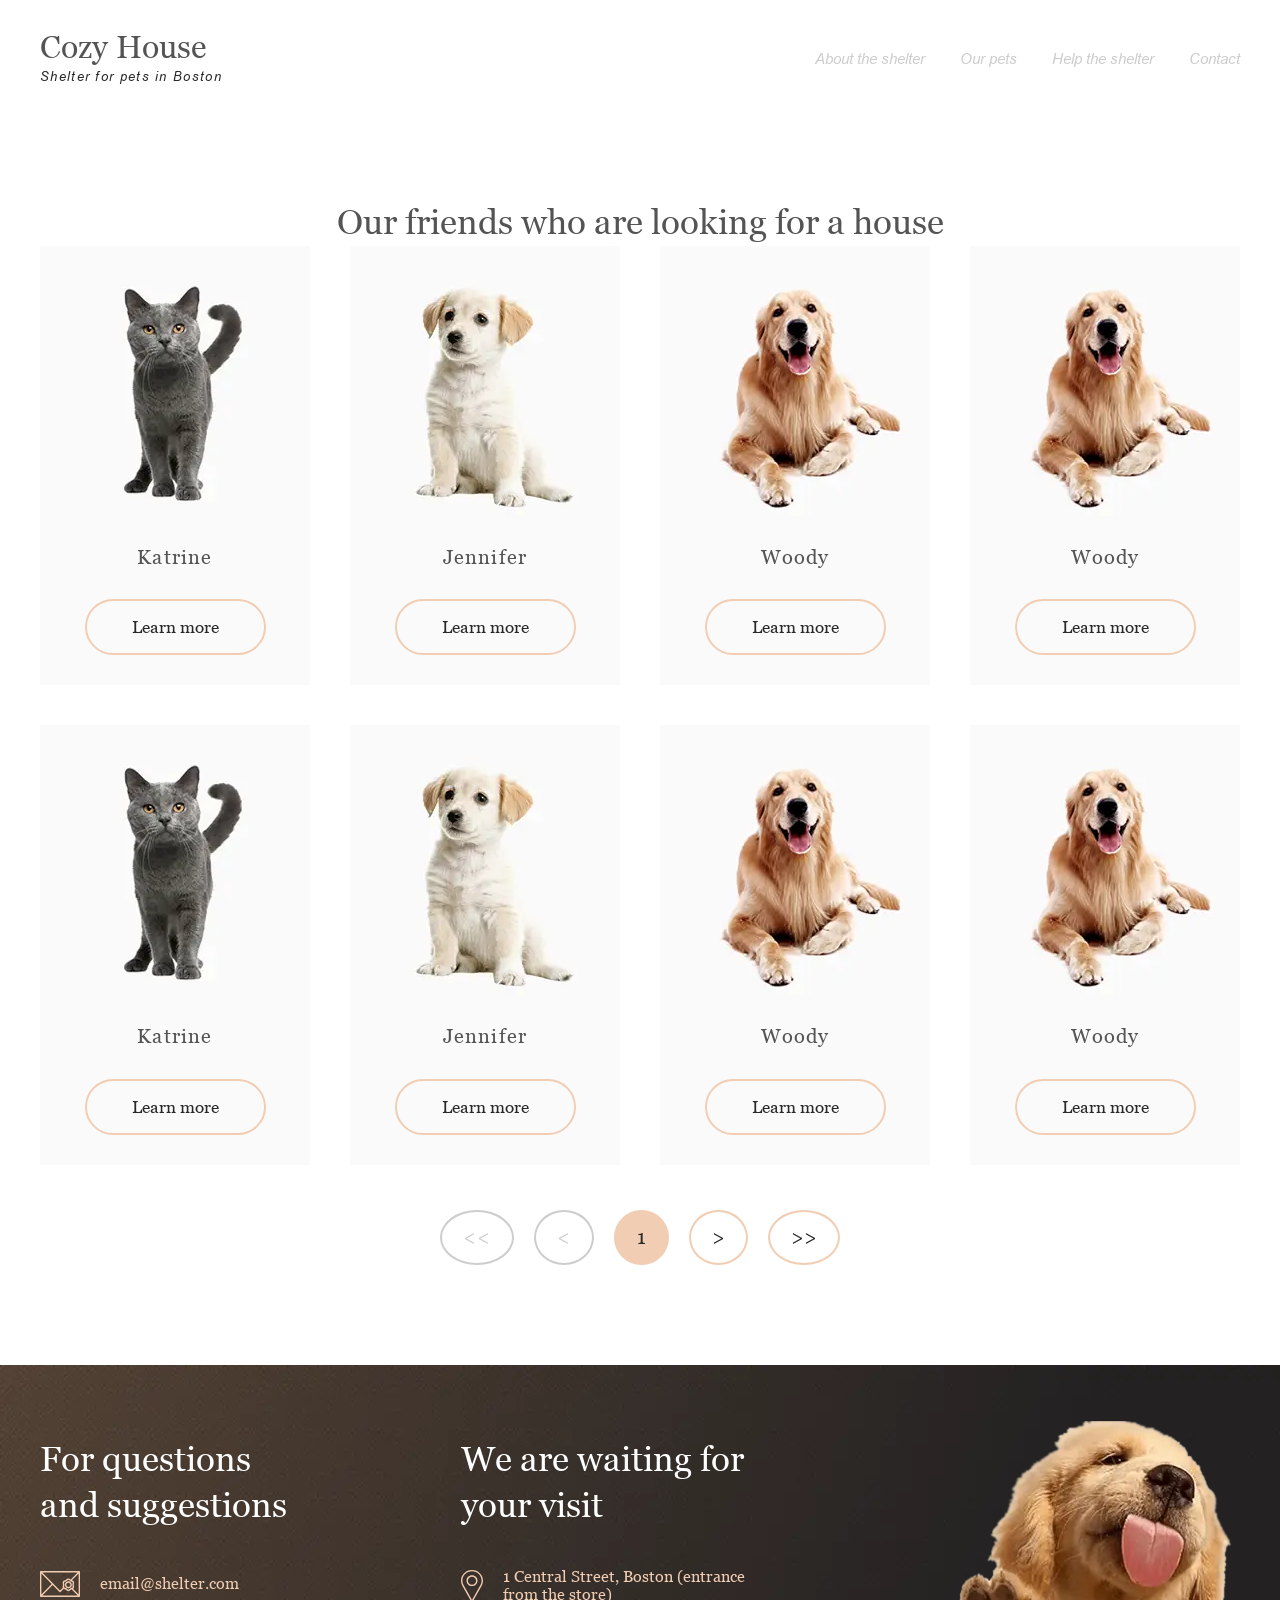
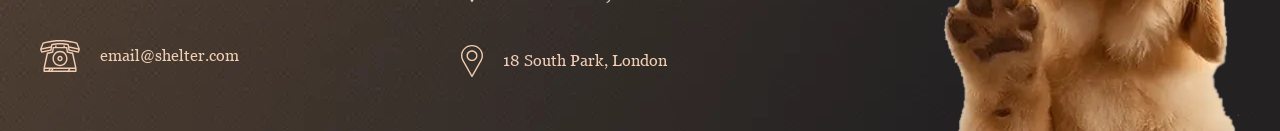
==== our-pets.html @ d372489c "feat: completed desktop version layout for both pages" ====
<!DOCTYPE html>
<!-- Коди мов https://html-css.co.ua/html/lang-kodu-mov/ -->
<html lang="en">

<head>
	<!-- Кодування тексту -->
	<meta charset="UTF-8">
	<!-- Налаштування в'юпорту (адаптиву, масштабу тощо) -->
	<meta name="viewport" content="width=device-width, initial-scale=1.0">
	<!-- Відкрити усі вкладки в новій вкладці -->

	<!-- Підключення окремого файлу стилів -->
	<link rel="stylesheet" href="css/style.css">
	<!-- Заголовок сторінки в браузері -->
	<title>our-pets</title>

</head>

<body>
	<div class="wrapper">
		<header class="header">
			<div class="header__container">
				<div class="header__logo">
					<div class="header__logo-title">Cozy House</div>
					<span class="header__logo-text">Shelter for pets in Boston</span>
				</div>
				<nav class="header__menu menu">
					<button class="icon-menu" type="button" aria-label="Open menu"><span></span></button>
					<div class="menu__body">
						<ul class="menu__list">
							<li class="menu__item">
								<a href="#hero" class="menu__link">About the shelter</a>
							</li>
							<li class="menu__item">
								<a href="#about" class="menu__link">Our pets</a>
							</li>
							<li class="menu__item">
								<a href="#pets" class="menu__link">Help the shelter</a>
							</li>
							<li class="menu__item">
								<a href="#contact" class="menu__link">Contact</a>
							</li>
						</ul>
					</div>
				</nav>
			</div>
		</header>
		<main class="page">
			<section class="page__our-pets our-pets" id="pets">
				<div class="our-pets__container">
					<div class="our-pets__content content">
						<h2 class="content__title">
							Our friends who are looking for a house
						</h2>
					</div>
					<div class="our-pets__slider slider">
						<div class="slider__swiper">
							<div class="slider__wrapper">
								<div class="slider__track slider__track--gap">
									<!-- 1 слайд -->
									<div class="slider__slide slide">
										<div class="slide__image">
											<img src="img/image/pets/01.webp" alt="Первый слайд">
										</div>
										<div class="slide__blok">
											<h3 class="slide__title">Katrine</h3>
											<a href="#" class="slide__button button">Learn more</a>
										</div>
									</div>
									<!-- 2 слайд -->
									<div class="slider__slide slide">
										<div class="slide__image">
											<img src="img/image/pets/02.webp" alt="Первый слайд">
										</div>
										<div class="slide__blok">
											<h3 class="slide__title">Jennifer</h3>
											<a href="#" class="slide__button button">Learn more</a>
										</div>
									</div>
									<!-- 3 слайд -->
									<div class="slider__slide slide">
										<div class="slide__image">
											<img src="img/image/pets/03.webp" alt="Первый слайд">
										</div>
										<div class="slide__blok">
											<h3 class="slide__title">Woody</h3>
											<a href="#" class="slide__button button">Learn more</a>
										</div>
									</div>
									<!-- 4 слайд -->
									<div class="slider__slide slide">
										<div class="slide__image">
											<img src="img/image/pets/03.webp" alt="Первый слайд">
										</div>
										<div class="slide__blok">
											<h3 class="slide__title">Woody</h3>
											<a href="#" class="slide__button button">Learn more</a>
										</div>
									</div>
										<!-- 5 слайд -->
									<div class="slider__slide slide">
										<div class="slide__image">
											<img src="img/image/pets/01.webp" alt="Первый слайд">
										</div>
										<div class="slide__blok">
											<h3 class="slide__title">Katrine</h3>
											<a href="#" class="slide__button button">Learn more</a>
										</div>
									</div>
									<!-- 6 слайд -->
									<div class="slider__slide slide">
										<div class="slide__image">
											<img src="img/image/pets/02.webp" alt="Первый слайд">
										</div>
										<div class="slide__blok">
											<h3 class="slide__title">Jennifer</h3>
											<a href="#" class="slide__button button">Learn more</a>
										</div>
									</div>
									<!-- 7 слайд -->
									<div class="slider__slide slide">
										<div class="slide__image">
											<img src="img/image/pets/03.webp" alt="Первый слайд">
										</div>
										<div class="slide__blok">
											<h3 class="slide__title">Woody</h3>
											<a href="#" class="slide__button button">Learn more</a>
										</div>
									</div>
									<!-- 8 слайд -->
									<div class="slider__slide slide">
										<div class="slide__image">
											<img src="img/image/pets/03.webp" alt="Первый слайд">
										</div>
										<div class="slide__blok">
											<h3 class="slide__title">Woody</h3>
											<a href="#" class="slide__button button">Learn more</a>
										</div>
									</div>
								</div>
							</div>
							<div class="slider__navigation">
								<button class="slider__paginator inactiv"> << </button>
								<button class="slider__paginator inactiv"> <  </button>
								<button class="slider__paginator active"> 1 </button>
								<button class="slider__paginator"> > </button>
								<button class="slider__paginator"> >> </button>
							</div>	
						</div>	
					</div>	
				</div>				
			</section>
		</main>
		<footer class="footer">
			<div class="footer__container">
				<div class="footer__list">
					<div class="footer__item">
						<h3 class="footer__title">For questions and suggestions</h3>
						<ul class="footer__items item-footer">
							<li class="item-footer__list">
								<a href="mailto:email@shelter.co" class="item-footer__link-icons">
									<img src="img/svg/icon-email.svg" alt="email">
								</a>
								<a href="mailto:email@shelter.co" class="item-footer__link">email@shelter.com</a>
							</li>
							<li class="item-footer__list">
								<a href="tel:+123456789" class="item-footer__link-icons">
									<img src="img/svg/icon-phone.svg" alt="email">
								</a>
								<a href="tel:+123456789" class="item-footer__link">email@shelter.com</a>
							</li>
						</ul>
					</div>
					<div class="footer__item">
						<h3 class="footer__title">We are waiting for your visit</h3>
						<ul class="footer__items item-footer">
							<li class="item-footer__list">
								<a href="#" class="item-footer__link-icons">
									<img src="img/svg/pin.svg" alt="email">
								</a>
								<a href="#" class="item-footer__link">1 Central Street, Boston (entrance from the store)</a>
							</li>
							<li class="item-footer__list">
								<a href="#" class="item-footer__link-icons">
									<img src="img/svg/pin.svg" alt="email">
								</a>
								<a href="#" class="item-footer__link">18 South Park, London </a>
							</li>
						</ul>
					</div>
				</div>
				<div class="footer__imege">
					<img src="img/image/footer-puppy.webp" alt="footer-puppy">
				</div>
			</div>
		</footer>
	</div>
	<script src="js/script.js"></script>
</body>

</html>
---- css/style.css ----
@charset "UTF-8";
/* Підключення фрифтів */
/* Google Fonts (Plugin) */
/* Локальне підключення шрифтів */
@import url("reset.css");
@font-face {
  font-family: "Georgia";
  src: url("../fonts/Georgia.woff2") format("woff2");
  font-weight: 400;
  font-style: normal;
  font-display: swap;
}
@font-face {
  font-family: "Georgia";
  src: url("../fonts/Georgia-Bold.woff2") format("woff2");
  font-weight: 700;
  font-style: normal;
  font-display: swap;
}
@font-face {
  font-family: "Georgia";
  src: url("../fonts/Georgia-Italic.woff2") format("woff2");
  font-weight: 500;
  font-style: italic;
  font-display: swap;
}
/* .... */
@font-face {
  font-family: "Arial";
  src: url("../fonts/Arial-ItalicMT.woff2") format("woff2");
  font-weight: 400;
  font-style: italic;
  font-display: swap;
}
/* Скидання стилів */
/* Скидання змінних */
:root {
  --color-light-xl: #fff;
  --color-light-l: #f6f6f6;
  --color-light-s: #fafafa;
  --color-dark-s: #cdcdcd;
  --color-dark-m: #b2b2b2;
  --color-dark-l: #545454;
  --color-dark-xl: #4c4c4c;
  --color-dark-2xl: #444;
  --color-dark-3xl: #292929;
  --color-primary: #f1cdb3;
  --color-primary-light: #fddcc4;
  --start-screen-gradient-background: #211f20;
  --footer-gradient-background: #211f20;
  --font-family: "Georgia", sans-serif;
  --second-family: "Arial", sans-serif;
  --third-family: "Inter", sans-serif;
}

/* Основні стилі */
body {
  font-family: var(--font-family);
  font-size: 16px;
  line-height: 148%;
  color: var(--dark);
}

.wrapper {
  min-height: 100%;
  overflow: clip; /* clip */
  display: flex;
  flex-direction: column;
  position: relative;
  z-index: 2;
}

.wrapper > main {
  flex-grow: 1;
}

/* --------------------- */
[class*=__container] {
  max-width: 1230px;
  padding-inline: 15px;
  margin: 0 auto;
}

/* --------------------- */
/* Стилі для header */
.header--bg {
  background: url(../img/image/background.webp) 0 0/cover no-repeat scroll;
}
.header {
  position: fixed;
  z-index: 50;
  inset-inline: 0;
  padding-block-start: 30px;
}
.header__container {
  display: flex;
  align-items: center;
  justify-content: space-between;
}
.header__logo {
  display: grid;
}
.header__logo-title {
  font-family: var(--font-family);
  font-size: 32px;
  line-height: 110%;
  color: var(--color-dark-l);
}
.header__logo-title--bg {
  color: var(--color-primary);
}
.header__logo-text {
  font-family: var(--second-family);
  font-size: 13px;
  letter-spacing: 0.1em;
  color: var(--color-dark-3xl);
}
.header__logo-text--bg {
  color: var(--color-light-xl);
}
.menu__list {
  display: flex;
  flex-wrap: wrap;
  align-items: center;
  justify-content: center;
  gap: 35px;
  line-height: 1.6;
}
.menu__item {
  font-family: var(--second-family);
  font-size: 15px;
  color: var(--color-dark-s);
}
.menu__link {
  font-family: var(--second-family);
  font-size: 15px;
  color: var(--color-dark-s);
}
.menu__link:hover {
  border-block-end: 3px solid var(--color-primary);
  color: var(--color-dark-l);
}

.icon-menu {
  display: none;
}

/* Стилі для main */
.page__hero {
  padding-block-start: 11.25rem;
  background: url(../img/image/background.webp) 0 0/cover no-repeat scroll;
}
.page__about {
  padding-block: 5rem 6.25rem;
}
.page__pets {
  padding: 5.625rem;
}
.page__help {
  padding-block: 5rem 6.25rem;
}
.page__donation {
  padding-block: 5.0625rem 6.1875rem;
}
.page__our-pets {
  padding-block-start: 7.5rem;
}

.hero__body {
  display: flex;
  -moz-column-gap: 2.625rem;
       column-gap: 2.625rem;
}
.hero__component {
  padding-block-start: 10.1875rem;
}
.hero__component :not(:last-child) {
  margin-block-end: 2.625rem;
}
.hero__title {
  font-family: var(--font-family);
  font-weight: 400;
  font-size: 44px;
  line-height: 130%;
  color: var(--color-light-xl);
}
.hero__text {
  font-family: var(--second-family);
  font-weight: 400;
  font-size: 15px;
  line-height: 160%;
  color: var(--color-dark-s);
}
.hero__image {
  aspect-ratio: 698/728;
}
.hero__image img {
  -o-object-fit: cover;
     object-fit: cover;
}

.about__blok {
  display: grid;
  grid-template-columns: 1fr 1fr;
  align-self: center;
  justify-self: center;
}
.about__content {
  order: 2;
  width: 400px;
}
.about__img {
  margin-inline-end: 120px;
  order: 1;
}
.about__img img {
  -o-object-fit: cover;
     object-fit: cover;
}

.pets {
  background: var(--color-light-l);
}
.pets__container {
  display: flex;
  flex-direction: column;
  justify-content: center;
  row-gap: 3.75rem;
  text-align: center;
}
.pets__button {
  align-self: center;
}

.help__container {
  display: flex;
  flex-direction: column;
  align-items: center;
  justify-content: center;
  gap: 3.75rem;
}
.help__cards {
  padding-inline: 6.25rem;
  display: flex;
  align-items: center;
  justify-content: center;
  flex-wrap: wrap;
  -moz-column-gap: 120px;
       column-gap: 120px;
  row-gap: 3.4375rem;
}
.help__card-link {
  display: flex;
  flex-direction: column;
  align-items: center;
  justify-content: center;
  row-gap: 1.875rem;
}

.card-link__icon:not(:last-child) {
  margin-block-end: 2.625rem;
}
.card-link__title {
  font-size: 20px;
  line-height: 1.15;
  color: var(--color-dark-l);
}

.donation__body {
  padding-inline: 6.25rem;
  display: flex;
  -moz-column-gap: 4.8125rem;
       column-gap: 4.8125rem;
}
.donation__content {
  display: flex;
  flex-direction: column;
  gap: 1.25rem;
}

.our-pets__container {
  padding-block: 5rem 6.25rem;
  display: flex;
  flex-direction: column;
}
.our-pets__content {
  text-align: center;
}
/* Стилі для footer */
.footer {
  background: url(../img/image/background.webp) 0 0/cover no-repeat scroll;
}
.footer__container {
  margin-block-start: 56px;
  display: flex;
  flex-wrap: wrap;
  gap: 160px;
}
.footer__list {
  flex-basis: 61.65%;
  padding-block-start: 16px;
  display: flex;
  gap: 160px;
}
.footer__item:first-of-type {
  width: 48%;
}
.footer__title {
  font-size: 35px;
  line-height: 1.3;
  color: var(--color-light-xl);
}
.footer__imege {
  width: 300px;
}
.footer__imege img {
  aspect-ratio: 300/310;
  -o-object-fit: cover;
     object-fit: cover;
}

.item-footer {
  margin-block-start: 40px;
}
.item-footer__list {
  display: flex;
  gap: 20px;
  align-items: center;
}
.item-footer__list:not(:last-child) {
  margin-block-end: 40px;
}
.item-footer__link {
  line-height: 1.15;
  color: var(--color-primary);
}
.item-footer__link:hover {
  text-decoration: underline;
}

/* БЕМ елементі @import */
.button {
  border: 2px solid var(--color-primary);
  border-radius: 6.25rem;
  padding: 0.9375rem 2.8125rem;
  font-size: 17px;
  line-height: 1.3;
  color: var(--color-dark-3xl);
}
.button__bograund {
  background: var(--color-primary);
}
.button:hover {
  color: var(--color-dark-3xl);
  background: var(--color-primary-light);
}

.content__title {
  font-size: 35px;
  line-height: 1.3;
  color: var(--color-dark-l);
}
.content__sab-title {
  font-size: 15px;
  line-height: 1, 1;
  color: var(--color-dark-l);
}
.content__card {
  border-radius: 0.5625rem;
  padding: 0.625rem 0.9375rem;
  max-width: 21.875rem;
  background: var(--color-primary);
  display: flex;
  -moz-column-gap: 0.9375rem;
       column-gap: 0.9375rem;
}
.content__text {
  font-family: var(--second-family);
  font-size: 15px;
  line-height: 1.6;
  color: var(--color-dark-xl);
}
.content__text :not(:last-child) {
  margin-block-end: 25px;
}
.slider {
  position: relative;
  z-index: 0;
}
.slider__button {
  border-radius: 50%;
  border: 2px solid var(--color-primary);
  display: flex;
  padding: 19px;
}
.slider__button--prev {
  position: absolute;
  left: -10%;
  top: 50%;
}
.slider__button--next {
  position: absolute;
  right: -10%;
  top: 50%;
  rotate: 180deg;
}
.slider__button:hover {
  background: var(--color-primary-light);
}
.slider__wrapper:not(:last-child) {
  margin-block-end: 45px;
}
.slider__track {
  display: grid;
  grid-template-columns: repeat(auto-fill, minmax(270px, 1fr));
  -moz-column-gap: 90px;
       column-gap: 90px;
}
.slider__track--gap {
  gap: 40px;
}
.slider__slide {
  background: var(--color-light-s);
  padding-block-end: 1.875rem;
}
.slider__navigation {
  display: flex;
  align-items: center;
  justify-content: center;
  -moz-column-gap: 20px;
       column-gap: 20px;
}
.slider__paginator {
  text-align: center;
  border: 2px solid var(--color-primary);
  border-radius: 50%;
  padding: 0.875rem 1.3125rem;
  font-size: 20px;
  line-height: 1.15;
  text-align: center;
  color: var(--color-dark-3xl);
}

.slide__image img {
  width: 100%;
  height: 100%;
  -o-object-fit: cover;
     object-fit: cover;
}
.slide__image:not(:last-child) {
  margin-block-end: 30px;
}
.slide__blok {
  display: flex;
  flex-direction: column;
  align-items: center;
  justify-content: center;
  row-gap: 1.875rem;
  padding-inline: 10px;
}
.slide__title {
  font-size: 20px;
  letter-spacing: 0.06em;
  color: var(--color-dark-l);
}
.slide__button {
  align-items: flex-end;
}

.inactiv {
  border: 2px solid var(--color-dark-s);
  font-family: var(--font-family);
  font-weight: 400;
  font-size: 20px;
  line-height: 115%;
  letter-spacing: 0.06em;
  text-align: center;
  color: var(--color-dark-s);
}

.active {
  background: var(--color-primary);
}
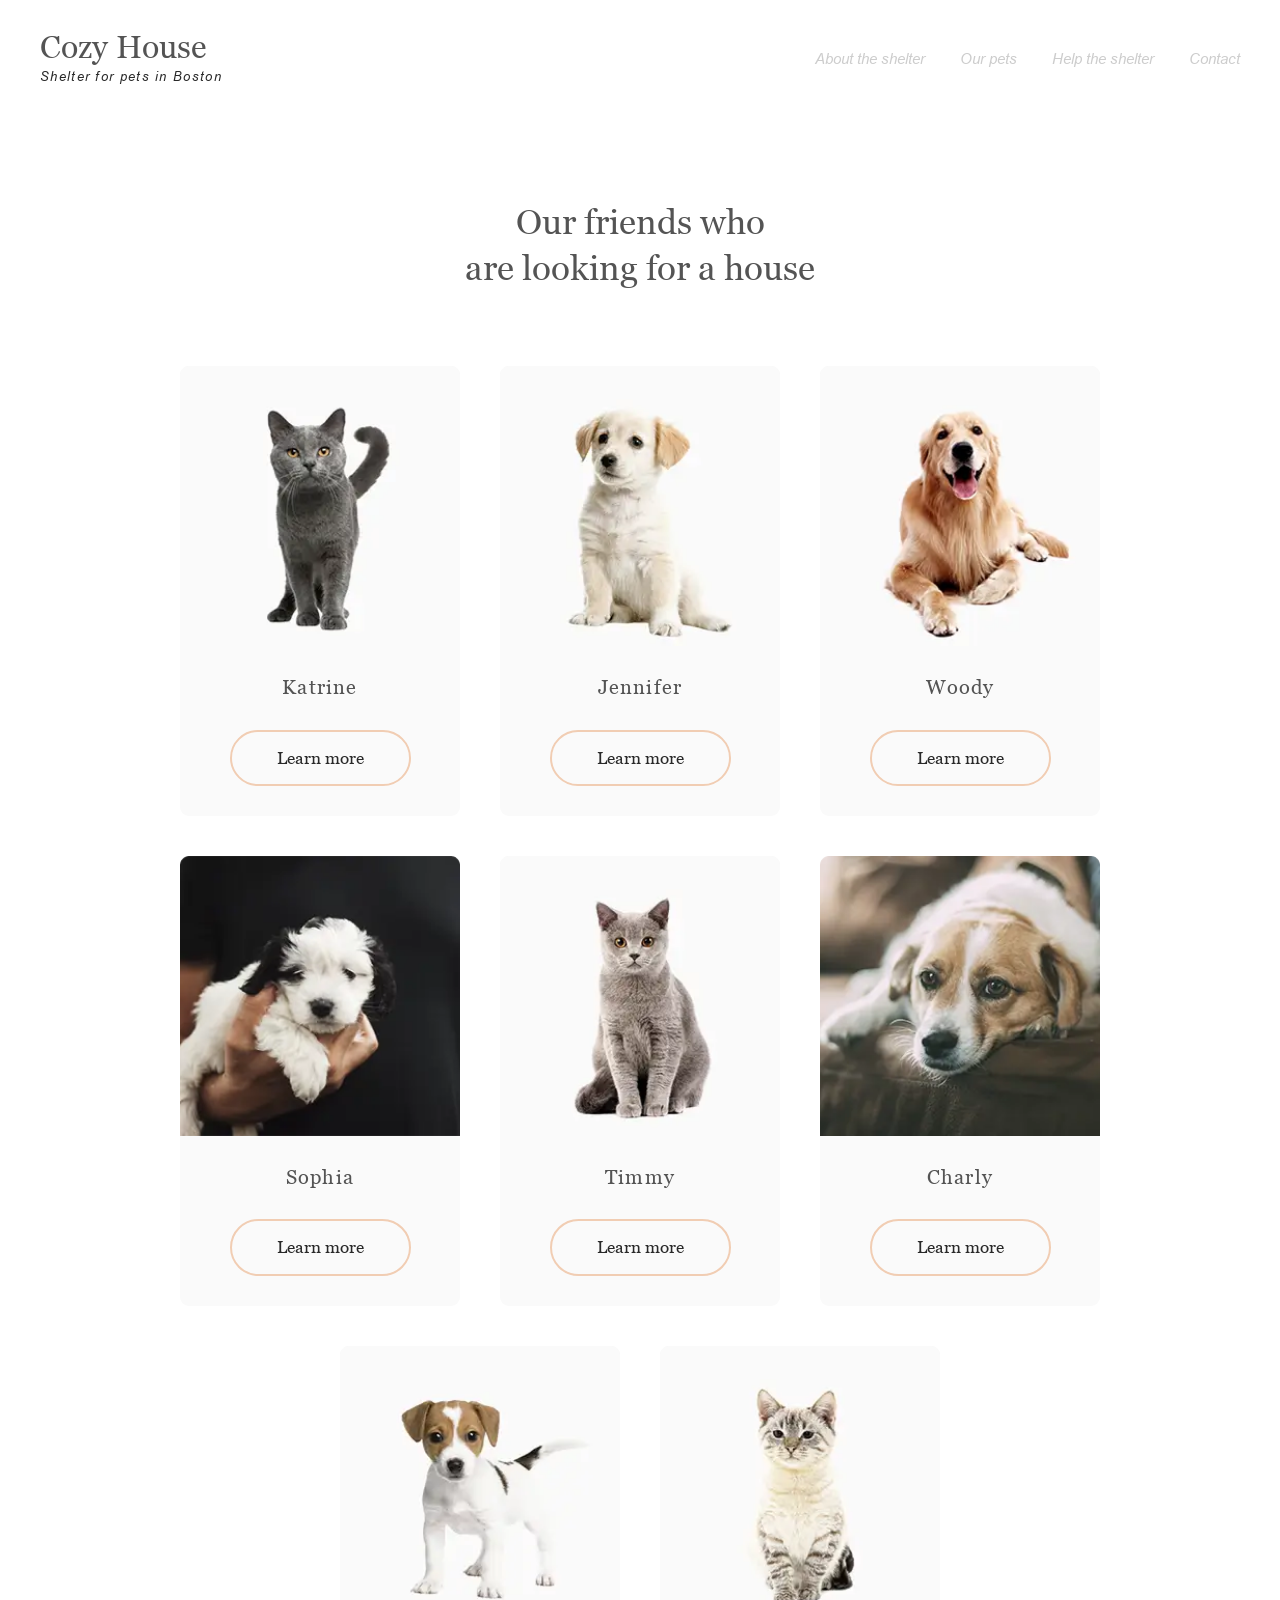
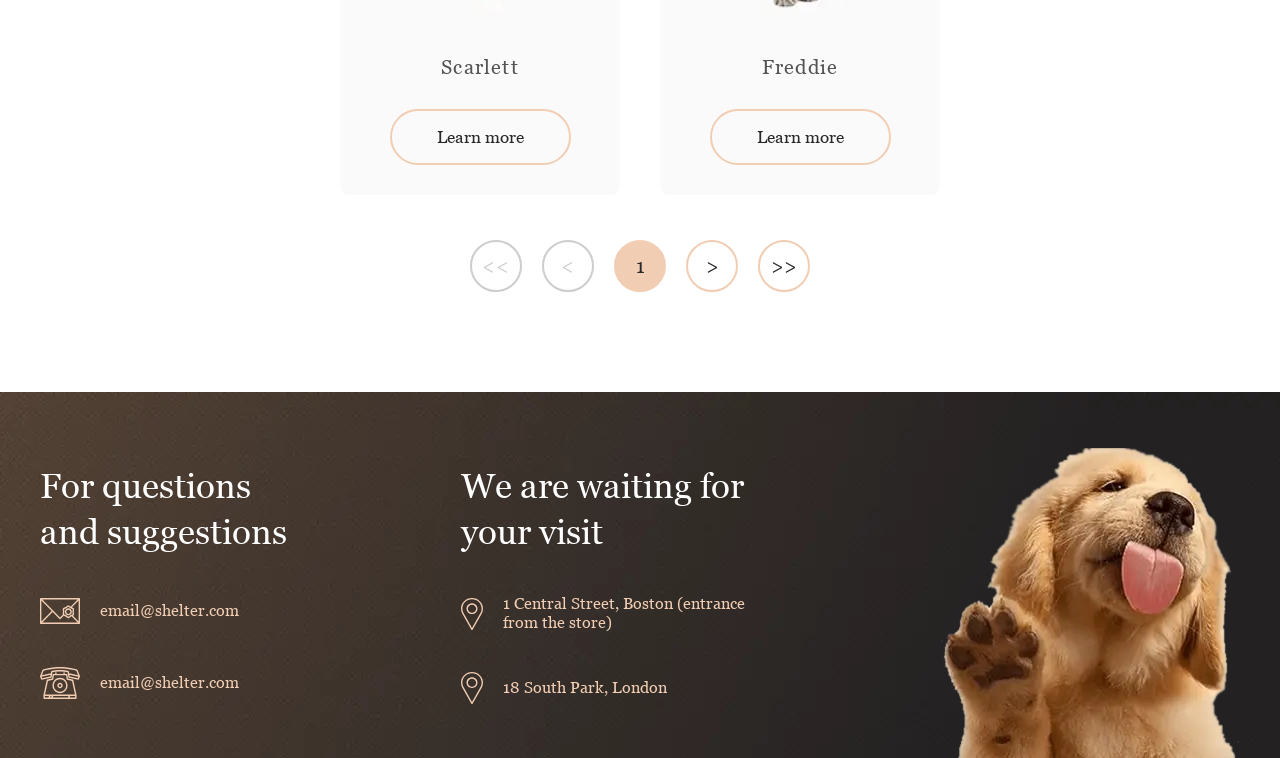
==== commit 91791e94: "feat: complete website layout and styles" ====
--- a/our-pets.html
+++ b/our-pets.html
@@ -20,10 +20,10 @@
 	<div class="wrapper">
 		<header class="header">
 			<div class="header__container">
-				<div class="header__logo">
+				<a href="index.html" class="header__logo header__logo--link">			
 					<div class="header__logo-title">Cozy House</div>
 					<span class="header__logo-text">Shelter for pets in Boston</span>
-				</div>
+				</a>
 				<nav class="header__menu menu">
 					<button class="icon-menu" type="button" aria-label="Open menu"><span></span></button>
 					<div class="menu__body">
@@ -46,11 +46,14 @@
 			</div>
 		</header>
 		<main class="page">
+			<section class="page__our-hero our-hero">
+				<h1>2</h1>
+				</section>
 			<section class="page__our-pets our-pets" id="pets">
 				<div class="our-pets__container">
 					<div class="our-pets__content content">
 						<h2 class="content__title">
-							Our friends who are looking for a house
+							Our friends who<br> are looking for a house
 						</h2>
 					</div>
 					<div class="our-pets__slider slider">
@@ -90,61 +93,61 @@
 									<!-- 4 слайд -->
 									<div class="slider__slide slide">
 										<div class="slide__image">
-											<img src="img/image/pets/03.webp" alt="Первый слайд">
-										</div>
-										<div class="slide__blok">
-											<h3 class="slide__title">Woody</h3>
+											<img src="img/image/pets/04.webp" alt="Первый слайд">
+										</div>
+										<div class="slide__blok">
+											<h3 class="slide__title">Sophia</h3>
 											<a href="#" class="slide__button button">Learn more</a>
 										</div>
 									</div>
 										<!-- 5 слайд -->
 									<div class="slider__slide slide">
 										<div class="slide__image">
-											<img src="img/image/pets/01.webp" alt="Первый слайд">
-										</div>
-										<div class="slide__blok">
-											<h3 class="slide__title">Katrine</h3>
+											<img src="img/image/pets/05.webp" alt="Первый слайд">
+										</div>
+										<div class="slide__blok">
+											<h3 class="slide__title">Timmy</h3>
 											<a href="#" class="slide__button button">Learn more</a>
 										</div>
 									</div>
 									<!-- 6 слайд -->
 									<div class="slider__slide slide">
 										<div class="slide__image">
-											<img src="img/image/pets/02.webp" alt="Первый слайд">
-										</div>
-										<div class="slide__blok">
-											<h3 class="slide__title">Jennifer</h3>
+											<img src="img/image/pets/06.webp" alt="Первый слайд">
+										</div>
+										<div class="slide__blok">
+											<h3 class="slide__title">Charly</h3>
 											<a href="#" class="slide__button button">Learn more</a>
 										</div>
 									</div>
 									<!-- 7 слайд -->
 									<div class="slider__slide slide">
 										<div class="slide__image">
-											<img src="img/image/pets/03.webp" alt="Первый слайд">
-										</div>
-										<div class="slide__blok">
-											<h3 class="slide__title">Woody</h3>
+											<img src="img/image/pets/07.webp" alt="Первый слайд">
+										</div>
+										<div class="slide__blok">
+											<h3 class="slide__title">Scarlett</h3>
 											<a href="#" class="slide__button button">Learn more</a>
 										</div>
 									</div>
 									<!-- 8 слайд -->
 									<div class="slider__slide slide">
 										<div class="slide__image">
-											<img src="img/image/pets/03.webp" alt="Первый слайд">
-										</div>
-										<div class="slide__blok">
-											<h3 class="slide__title">Woody</h3>
+											<img src="img/image/pets/08.webp" alt="Первый слайд">
+										</div>
+										<div class="slide__blok">
+											<h3 class="slide__title">Freddie</h3>
 											<a href="#" class="slide__button button">Learn more</a>
 										</div>
 									</div>
 								</div>
 							</div>
 							<div class="slider__navigation">
-								<button class="slider__paginator inactiv"> << </button>
-								<button class="slider__paginator inactiv"> <  </button>
+								<button class="slider__paginator inactiv"> &lt;&lt; </button>
+								<button class="slider__paginator inactiv"> &lt;  </button>
 								<button class="slider__paginator active"> 1 </button>
-								<button class="slider__paginator"> > </button>
-								<button class="slider__paginator"> >> </button>
+								<button class="slider__paginator"> &gt; </button>
+								<button class="slider__paginator"> &gt;&gt; </button>
 							</div>	
 						</div>	
 					</div>	
--- a/css/style.css
+++ b/css/style.css
@@ -90,7 +90,7 @@
   position: fixed;
   z-index: 50;
   inset-inline: 0;
-  padding-block-start: 30px;
+  padding-block-start: 1.875rem;
 }
 .header__container {
   display: flex;
@@ -99,11 +99,15 @@
 }
 .header__logo {
   display: grid;
+}
+.header__logo--link:hover {
+  border-block-end: 3px solid var(--color-primary);
+  color: var(--color-dark-l);
 }
 .header__logo-title {
   font-family: var(--font-family);
   font-size: 32px;
-  line-height: 110%;
+  line-height: 1.1;
   color: var(--color-dark-l);
 }
 .header__logo-title--bg {
@@ -123,7 +127,7 @@
   flex-wrap: wrap;
   align-items: center;
   justify-content: center;
-  gap: 35px;
+  gap: 2.1875rem;
   line-height: 1.6;
 }
 .menu__item {
@@ -161,6 +165,9 @@
 }
 .page__donation {
   padding-block: 5.0625rem 6.1875rem;
+}
+.page__our-hero {
+  display: none;
 }
 .page__our-pets {
   padding-block-start: 7.5rem;
@@ -207,7 +214,13 @@
 }
 .about__content {
   order: 2;
-  width: 400px;
+  max-width: 430px;
+}
+.about__content h2 {
+  max-width: 350px;
+}
+.about__content :not(:last-child) {
+  margin-block-end: 25px;
 }
 .about__img {
   margin-inline-end: 120px;
@@ -285,6 +298,9 @@
 }
 .our-pets__content {
   text-align: center;
+}
+.our-pets__content:not(:last-child) {
+  margin-block-end: 75px;
 }
 /* Стилі для footer */
 .footer {
@@ -383,24 +399,28 @@
 .content__text :not(:last-child) {
   margin-block-end: 25px;
 }
-.slider {
+.slider__swiper {
   position: relative;
   z-index: 0;
 }
 .slider__button {
+  width: 52px;
+  aspect-ratio: 52/52;
   border-radius: 50%;
   border: 2px solid var(--color-primary);
   display: flex;
-  padding: 19px;
+  align-items: center;
+  justify-content: center;
+  padding: 1.1875rem;
 }
 .slider__button--prev {
   position: absolute;
-  left: -10%;
+  left: 0;
   top: 50%;
 }
 .slider__button--next {
   position: absolute;
-  right: -10%;
+  right: 0;
   top: 50%;
   rotate: 180deg;
 }
@@ -411,10 +431,11 @@
   margin-block-end: 45px;
 }
 .slider__track {
-  display: grid;
-  grid-template-columns: repeat(auto-fill, minmax(270px, 1fr));
+  display: flex;
   -moz-column-gap: 90px;
        column-gap: 90px;
+  justify-content: center;
+  flex-wrap: wrap;
 }
 .slider__track--gap {
   gap: 40px;
@@ -422,23 +443,39 @@
 .slider__slide {
   background: var(--color-light-s);
   padding-block-end: 1.875rem;
+  border-radius: 9px;
+  width: 280px;
+}
+.slider__slide:hover {
+  box-shadow: 0 2px 35px 14px rgba(13, 13, 13, 0.04);
+  background: var(--color-light-xl);
+}
+.slider__slide:hover .slide__button {
+  color: var(--color-dark-3xl);
+  background: var(--color-primary-light);
 }
 .slider__navigation {
   display: flex;
   align-items: center;
   justify-content: center;
-  -moz-column-gap: 20px;
-       column-gap: 20px;
+  -moz-column-gap: 1.25rem;
+       column-gap: 1.25rem;
 }
 .slider__paginator {
+  width: 3.25rem;
+  aspect-ratio: 52/52;
   text-align: center;
   border: 2px solid var(--color-primary);
   border-radius: 50%;
-  padding: 0.875rem 1.3125rem;
+  padding: 0.6875rem 0.6125rem;
   font-size: 20px;
   line-height: 1.15;
   text-align: center;
   color: var(--color-dark-3xl);
+}
+.slider__paginator:hover {
+  color: var(--color-dark-3xl);
+  background: var(--color-primary-light);
 }
 
 .slide__image img {
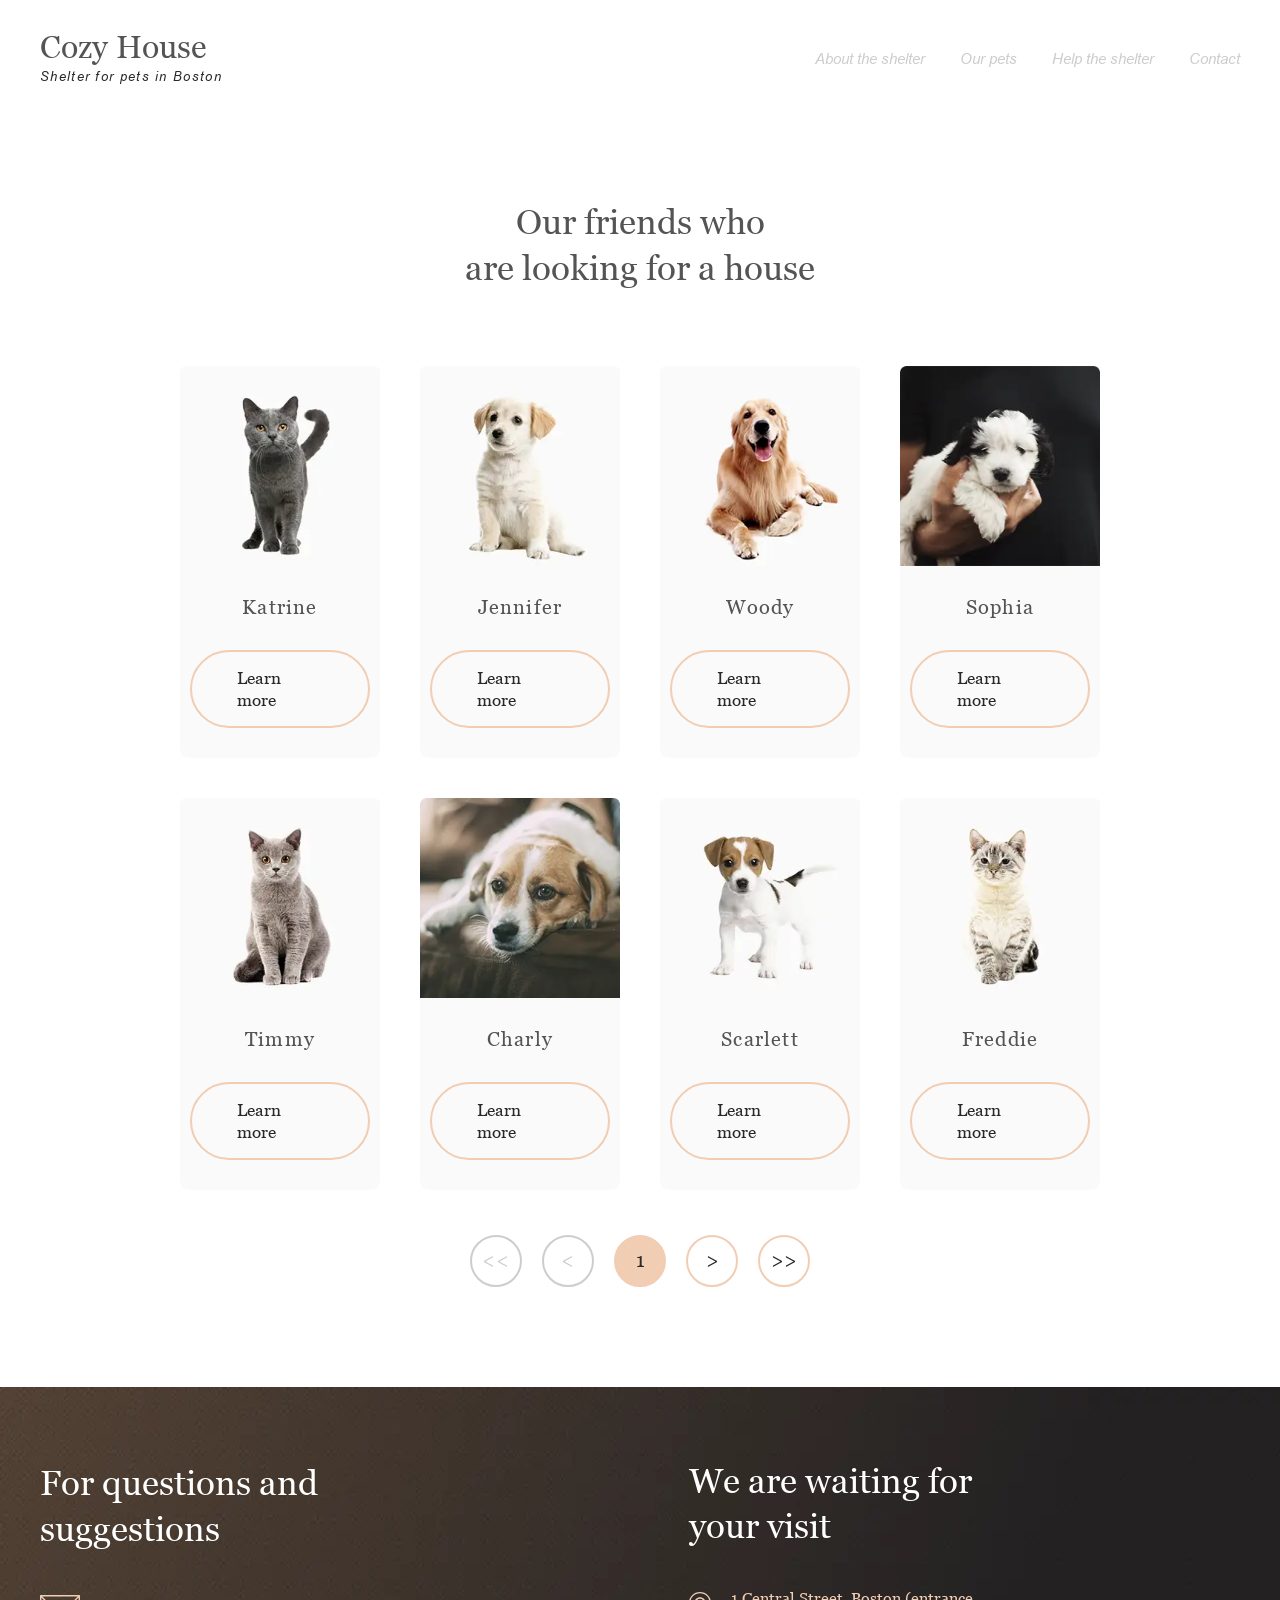
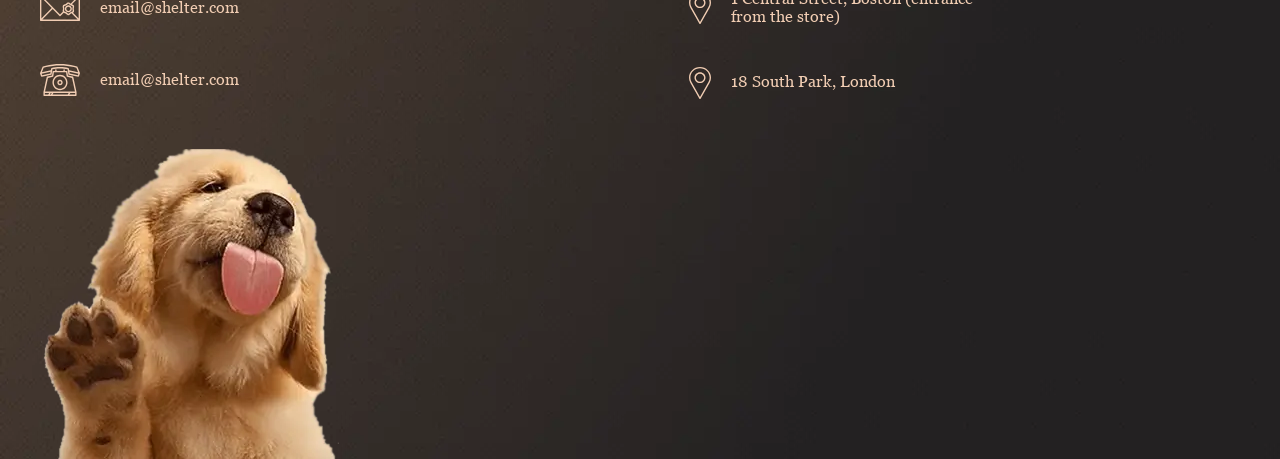
==== commit 87bbeeae: "Add background style to menu button" ====
--- a/our-pets.html
+++ b/our-pets.html
@@ -25,7 +25,7 @@
 					<span class="header__logo-text">Shelter for pets in Boston</span>
 				</a>
 				<nav class="header__menu menu">
-					<button class="icon-menu" type="button" aria-label="Open menu"><span></span></button>
+					<button class="icon-menu icon-menu--bg" type="button" aria-label="Open menu"><span></span></button>
 					<div class="menu__body">
 						<ul class="menu__list">
 							<li class="menu__item">
@@ -201,4 +201,4 @@
 	<script src="js/script.js"></script>
 </body>
 
-</html>+</html>
--- a/css/style.css
+++ b/css/style.css
@@ -122,6 +122,11 @@
 .header__logo-text--bg {
   color: var(--color-light-xl);
 }
+@media (max-width: 640px) {
+  .menu__body {
+    display: none;
+  }
+}
 .menu__list {
   display: flex;
   flex-wrap: wrap;
@@ -148,17 +153,49 @@
 .icon-menu {
   display: none;
 }
+@media (max-width: 640px) {
+  .icon-menu {
+    display: inline-block;
+    width: 30px;
+    height: 22px;
+    position: relative;
+    display: flex;
+    align-items: center;
+    justify-content: center;
+  }
+  .icon-menu span, .icon-menu::before, .icon-menu::after {
+    content: "";
+    position: absolute;
+    width: 100%;
+    height: 2px;
+    background-color: var(--color-primary);
+  }
+  .icon-menu::before {
+    top: 0;
+    left: 0;
+  }
+  .icon-menu::after {
+    bottom: 0;
+    left: 0;
+  }
+}
 
 /* Стилі для main */
 .page__hero {
-  padding-block-start: 11.25rem;
   background: url(../img/image/background.webp) 0 0/cover no-repeat scroll;
+}
+@media (min-width: 980px) {
+  .page__hero {
+    padding-block-start: 11.25rem;
+  }
 }
 .page__about {
   padding-block: 5rem 6.25rem;
 }
-.page__pets {
-  padding: 5.625rem;
+@media (min-width: 770px) {
+  .page__pets {
+    padding: 5.625rem;
+  }
 }
 .page__help {
   padding-block: 5rem 6.25rem;
@@ -177,40 +214,68 @@
   display: flex;
   -moz-column-gap: 2.625rem;
        column-gap: 2.625rem;
+  row-gap: 100px;
+  justify-content: space-between;
+  align-items: center;
+}
+@media (max-width: 980px) {
+  .hero__body {
+    flex-wrap: wrap;
+  }
 }
 .hero__component {
+  flex: 1 1 460px;
   padding-block-start: 10.1875rem;
+}
+@media (max-width: 980px) {
+  .hero__component {
+    display: flex;
+    flex-direction: column;
+    align-items: center;
+    padding-block-start: 103px;
+  }
 }
 .hero__component :not(:last-child) {
   margin-block-end: 2.625rem;
 }
 .hero__title {
   font-family: var(--font-family);
-  font-weight: 400;
   font-size: 44px;
   line-height: 130%;
   color: var(--color-light-xl);
 }
 .hero__text {
   font-family: var(--second-family);
-  font-weight: 400;
   font-size: 15px;
-  line-height: 160%;
+  line-height: 1.6;
   color: var(--color-dark-s);
 }
+@media (max-width: 980px) {
+  .hero__text {
+    max-width: 400px;
+  }
+}
 .hero__image {
+  flex: 1 1 auto;
   aspect-ratio: 698/728;
+  align-content: flex-end;
 }
 .hero__image img {
+  width: 100%;
   -o-object-fit: cover;
      object-fit: cover;
 }
 
 .about__blok {
   display: grid;
-  grid-template-columns: 1fr 1fr;
-  align-self: center;
-  justify-self: center;
+  grid-template-columns: repeat(auto-fill, minmax(430px, 1fr));
+  gap: 80px;
+}
+@media (max-width: 890px) {
+  .about__blok {
+    align-self: center;
+    justify-self: center;
+  }
 }
 .about__content {
   order: 2;
@@ -282,13 +347,27 @@
 .donation__body {
   padding-inline: 6.25rem;
   display: flex;
-  -moz-column-gap: 4.8125rem;
-       column-gap: 4.8125rem;
+  flex-wrap: wrap;
+  gap: 60px;
+}
+.donation__imege {
+  flex: 1 0 505px;
+}
+@media (max-width: 770px) {
+  .donation__imege {
+    order: 2;
+  }
 }
 .donation__content {
+  flex: 0 1 380px;
   display: flex;
   flex-direction: column;
   gap: 1.25rem;
+}
+@media (max-width: 770px) {
+  .donation__content {
+    order: 1;
+  }
 }
 
 .our-pets__container {
@@ -310,16 +389,30 @@
   margin-block-start: 56px;
   display: flex;
   flex-wrap: wrap;
-  gap: 160px;
+  justify-content: space-between;
+  align-items: center;
+  gap: 50px;
+}
+@media (max-width: 998px) {
+  .footer__container {
+    justify-content: center;
+  }
 }
 .footer__list {
-  flex-basis: 61.65%;
   padding-block-start: 16px;
   display: flex;
-  gap: 160px;
-}
-.footer__item:first-of-type {
-  width: 48%;
+  flex-wrap: wrap;
+  justify-content: space-between;
+  align-items: center;
+  gap: 50px;
+}
+@media (max-width: 660px) {
+  .footer__list {
+    justify-content: center;
+  }
+}
+.footer__item {
+  flex-basis: 300px;
 }
 .footer__title {
   font-size: 35px;
@@ -330,6 +423,7 @@
   width: 300px;
 }
 .footer__imege img {
+  width: 100%;
   aspect-ratio: 300/310;
   -o-object-fit: cover;
      object-fit: cover;
@@ -403,6 +497,19 @@
   position: relative;
   z-index: 0;
 }
+.slider__buttons {
+  display: flex;
+  align-items: center;
+  justify-content: space-between;
+}
+@media (min-width: 770px) {
+  .slider__buttons {
+    width: 100%;
+    position: absolute;
+    left: 0;
+    top: 50%;
+  }
+}
 .slider__button {
   width: 52px;
   aspect-ratio: 52/52;
@@ -413,29 +520,32 @@
   justify-content: center;
   padding: 1.1875rem;
 }
-.slider__button--prev {
-  position: absolute;
-  left: 0;
-  top: 50%;
-}
 .slider__button--next {
-  position: absolute;
-  right: 0;
-  top: 50%;
   rotate: 180deg;
 }
 .slider__button:hover {
   background: var(--color-primary-light);
 }
+.slider__wrapper {
+  display: flex;
+  justify-content: center;
+}
 .slider__wrapper:not(:last-child) {
   margin-block-end: 45px;
 }
 .slider__track {
+  max-width: 990px;
   display: flex;
   -moz-column-gap: 90px;
        column-gap: 90px;
   justify-content: center;
   flex-wrap: wrap;
+}
+@media (max-width: 770px) {
+  .slider__track {
+    width: 710px;
+    overflow: hidden;
+  }
 }
 .slider__track--gap {
   gap: 40px;
@@ -444,7 +554,7 @@
   background: var(--color-light-s);
   padding-block-end: 1.875rem;
   border-radius: 9px;
-  width: 280px;
+  width: 200px;
 }
 .slider__slide:hover {
   box-shadow: 0 2px 35px 14px rgba(13, 13, 13, 0.04);
